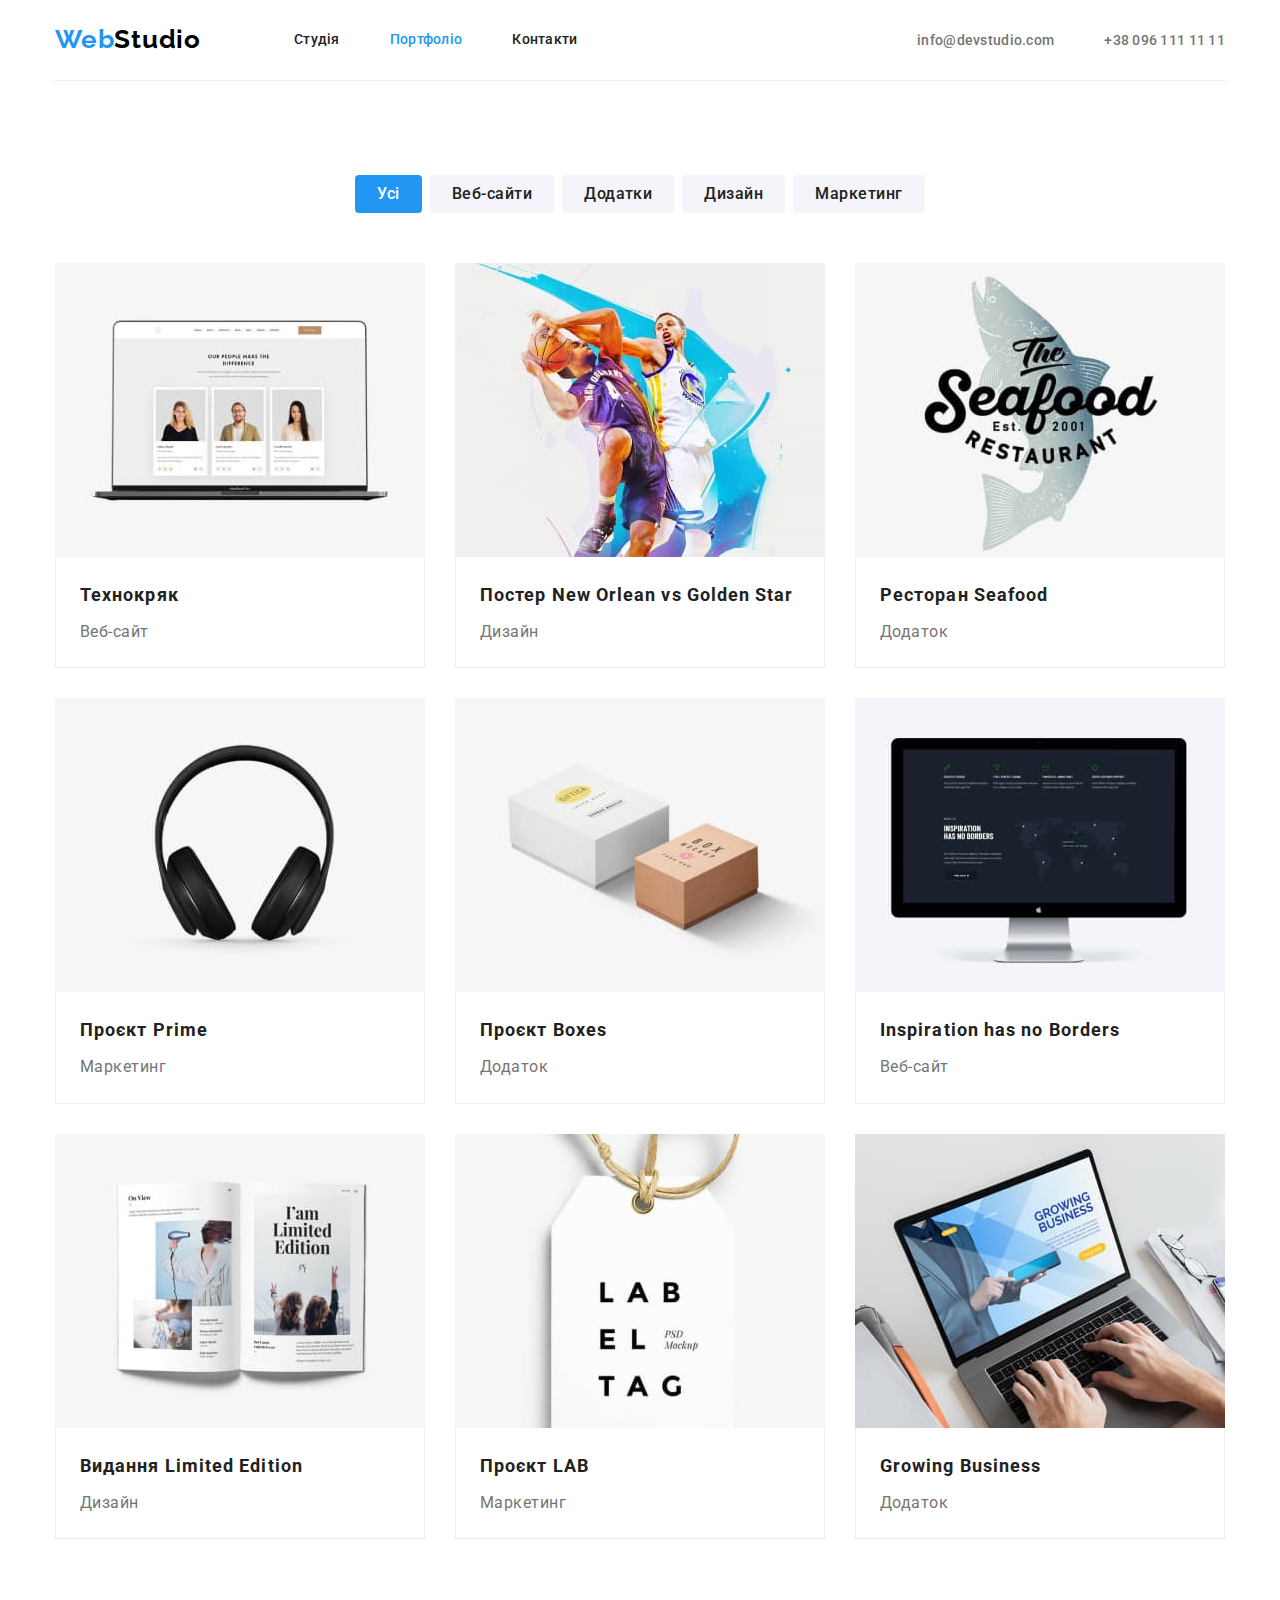
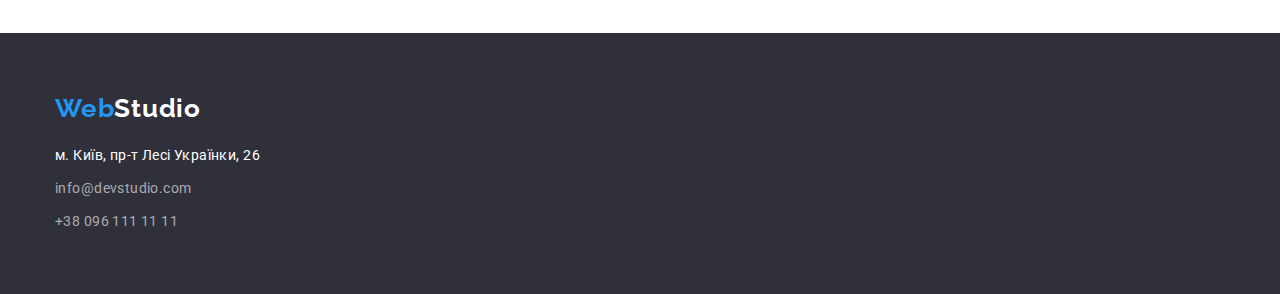
==== portfolio.html @ c0ce0287 "ДЗ4" ====
<!DOCTYPE html>
<html lang="uk">
  <head>
    <meta charset="UTF-8" />
    <meta http-equiv="X-UA-Compatible" content="IE=edge" />
    <meta name="viewport" content="width=device-width, initial-scale=1.0" />
    <title>Document</title>
    <link
      href="https://fonts.googleapis.com/css2?family=Raleway:wght@700&family=Roboto:wght@400;500;700;900&display=swap"
      rel="stylesheet"
    />
    <link
      rel="stylesheet"
      href="https://cdnjs.cloudflare.com/ajax/libs/modern-normalize/1.1.0/modern-normalize.min.css"
    />
    <link rel="stylesheet" href="./css/styles.css" />
  </head>

  <body>
    <header>
      <div class="container">
        <div class="heder-container">
          <nav class="heder-nav">
            <a href="./index.html" class="logo">
              Web<span class="logo-title-black">Studio</span>
            </a>
            <ul class="site-nav list">
              <li class="item">
                <a href="./index.html" class="linc">Студія</a>
              </li>
              <li class="item">
                <a href="./portfolio.html" class="linc current">Портфоліо</a>
              </li>
              <li class="item">
                <a href="#" class="linc">Контакти</a>
              </li>
            </ul>
          </nav>
          <ul class="contact-nav list">
            <li class="item">
              <a href="mailto:info@devstudio.com " class="contact"
                >info@devstudio.com</a
              >
            </li>
            <li class="item">
              <a href="tel:+380961111111" class="contact">+38 096 111 11 11</a>
            </li>
          </ul>
        </div>
      </div>
    </header>
    <main>
      <!--Наші роботи-->
      <section class="section">
        <div class="container">
          <h1 class="visually-hidden">Наші роботи</h1>
          <ul class="filter list">
            <li class="item">
              <button class="filter-button current" type="button">Усі</button>
            </li>
            <li class="item">
              <button class="filter-button" type="button">Веб-сайти</button>
            </li>
            <li class="item">
              <button class="filter-button" type="button">Додатки</button>
            </li>
            <li class="item">
              <button class="filter-button" type="button">Дизайн</button>
            </li>
            <li class="item">
              <button class="filter-button" type="button">Маркетинг</button>
            </li>
          </ul>

          <ul class="works-nav list">
            <li class="item">
              <img
                src="./images/portfolio-1.jpg"
                alt="Ноутбук з відкритим
              сайтом"
                width="370"
              />
              <div class="work-info">
                <h2 class="works-title">Технокряк</h2>
                <p class="works-text">Веб-сайт</p>
              </div>
            </li>
            <li class="item">
              <img
                src="./images/portfolio-2.jpg"
                alt="Гра в баскетбол"
                width="370"
              />

              <div class="work-info">
                <h2 class="works-title">Постер New Orlean vs Golden Star</h2>
                <p class="works-text">Дизайн</p>
              </div>
            </li>

            <li class="item">
              <img
                src="./images/portfolio-3.jpg"
                alt="Емблема ресторану"
                width="370"
              />

              <div class="work-info">
                <h2 class="works-title">Ресторан Seafood</h2>
                <p class="works-text">Додаток</p>
              </div>
            </li>
            <li class="item">
              <img src="./images/portfolio-4.jpg" alt="Навушники" width="370" />
              <div class="work-info">
                <h2 class="works-title">Проєкт Prime</h2>
                <p class="works-text">Маркетинг</p>
              </div>
            </li>
            <li class="item">
              <img
                src="./images/portfolio-5.jpg"
                alt="Дві коробки"
                width="370"
              />
              <div class="work-info">
                <h2 class="works-title">Проєкт Boxes</h2>
                <p class="works-text">Додаток</p>
              </div>
            </li>
            <li class="item">
              <img
                src="./images/portfolio-6.jpg"
                alt="Монітор з відкритим
              сайтом"
                width="370"
              />
              <div class="work-info">
                <h2 class="works-title">Inspiration has no Borders</h2>
                <p class="works-text">Веб-сайт</p>
              </div>
            </li>
            <li class="item">
              <img
                src="./images/portfolio-7.jpg"
                alt="Відкрита книга"
                width="370"
              />
              <div class="work-info">
                <h2 class="works-title">Видання Limited Edition</h2>
                <p class="works-text">Дизайн</p>
              </div>
            </li>
            <li class="item">
              <img
                src="./images/portfolio-8.jpg"
                alt="Бірка з логотипом
              проєкту"
                width="370"
              />
              <div class="work-info">
                <h2 class="works-title">Проєкт LAB</h2>
                <p class="works-text">Маркетинг</p>
              </div>
            </li>
            <li class="item">
              <img
                src="./images/portfolio-9.jpg"
                alt="Людина працює на
              ноутбуці"
                width="370"
              />
              <div class="work-info">
                <h2 class="works-title">Growing Business</h2>
                <p class="works-text">Додаток</p>
              </div>
            </li>
          </ul>
        </div>
      </section>
    </main>
    <footer class="footer">
      <div class="container">
        <div class="logo-footer">
          <a href="./index.html" class="logo"
            >Web<span class="title-logo-light">Studio</span>
          </a>
        </div>

        <address class="adress-nav">
          <ul class="list footer-adress">
            <li class="item">
              <a
                href="https://goo.gl/maps/hLnJLnm5KdbcXGnV6"
                target="_blank"
                rel="noopener noreferrer nofollow"
                class="adress map"
                >м. Київ, пр-т Лесі Українки, 26</a
              >
            </li>
            <li class="item">
              <a href="mailto:info@devstudio.com " class="adress"
                >info@devstudio.com</a
              >
            </li>
            <li class="item">
              <a href="tel:+380961111111" class="adress">+38 096 111 11 11</a>
            </li>
          </ul>
        </address>
      </div>
    </footer>
  </body>
</html>
---- css/styles.css ----
/* Основний колір тексту #757575 */
/* Другорядний колір тексту #212121 */
/* Білий #FFFFFF*/
/* Чорний #000000/
/* Синій #2196F3 */
/* Акцент #2196F3*/
/* Колір фону героя #2F303A  */
/* Другорядний колір фону #F5F4FA  */

html {
  box-sizing: border-box;
}

*,
*::before,
*::after {
  box-sizing: inherit;
}

:root {
  --primary-text-color: #757575;
  --secondary-text-color: #212121;
  --accent: #2196f3;
  --hero-background-color: #2f303a;
  --secondary-background-color: #f5f4fa;
  --white-color: #ffffff;
  --black-color: #000000;
  --bhero-button-active: #188ce8;
}

body {
  color: var(--primary-text-color);
  background-color: var(--white-color);
  font-family: Roboto, sans-serif;
}

.container {
  /* outline: 2px solid red; */
  width: 100%;
  max-width: 1200px;
  margin-left: auto;
  margin-right: auto;
  padding-right: 15px;
  padding-left: 15px;
}

.section {
  padding: 94px 0;
  /* background-color: gold; */
}

/* Утиліти */

h1,
h2,
h3,
h4,
h5,
h6,
p,
ul {
  margin-top: 0;
  margin-bottom: 0;
  padding: 0;
}

.list {
  list-style: none;
}

img {
  display: block;
  max-width: 100%;
  height: auto;
}

/* Хедер */

.heder-container {
  display: flex;
  align-items: center;
  justify-content: space-between;
  border-bottom: 1px solid #ececec;
}

.heder-nav {
  display: flex;
  align-items: center;
}

.logo,
.logo-footer {
  color: var(--accent);
  font-family: Raleway, sans-serif;
  font-weight: 700;
  font-size: 26px;
  line-height: 1.2;
  letter-spacing: 0.03em;
  text-decoration: none;
}

.logo-title-black {
  color: var(--black-color);
}

.site-nav {
  display: flex;
  margin-left: 93px;
}

.site-nav .item:not(:last-child) {
  margin-right: 50px;
}

.site-nav .linc {
  display: block;
  padding-bottom: 32px;
  padding-top: 32px;

  color: var(--secondary-text-color);
  font-weight: 500;
  font-size: 14px;
  line-height: 1.14;
  letter-spacing: 0.02em;
  text-decoration: none;
}

.site-nav .linc:hover,
.site-nav .linc:focus {
  color: var(--accent);
}

.site-nav .linc.current {
  color: var(--accent);
}

.contact-nav {
  display: flex;
}

.contact-nav .item:not(:last-child) {
  margin-right: 50px;
}

.contact-nav .contact {
  padding-bottom: 32px;
  padding-top: 32px;
  color: var(--primary-text-color);
  font-weight: 500;
  font-size: 14px;
  line-height: 1.14;
  letter-spacing: 0.02em;
  text-decoration: none;
}

.contact-nav .contact:hover,
.contact-nav .contact:focus {
  color: var(--accent);
}

/* Герой */

.hero {
  color: var(--white-color);
  background-color: var(--hero-background-color);
  text-align: center;
}

.hero-button {
  margin-left: auto;
  margin-right: auto;
  border: 0;
  border-radius: 4px;
  padding: 10px 32px;
  margin-bottom: 200px;
  color: var(--white-color);
  background-color: var(--accent);
  cursor: pointer;
  font-family: inherit;
  font-weight: 700;
  font-size: 16px;
  line-height: 1.88;
  letter-spacing: 0.06em;
}

.hero-title {
  /* text-align: center; */
  margin-left: auto;
  margin-right: auto;
  width: 696px;
  padding-top: 200px;
  margin-bottom: 30px;
  font-weight: 900;
  font-size: 44px;
  line-height: 1.36;
  letter-spacing: 0.06em;
  text-transform: uppercase;
}

.hero-button:hover,
.hero-button:focus {
  background-color: var(--bhero-button-active);
}

/* Наші особливості */

.section-title {
  margin-bottom: 50px;
  color: var(--secondary-text-color);
  font-weight: 700;
  font-size: 36px;
  line-height: 1.17;
  letter-spacing: 0.03em;
}

.visually-hidden {
  position: absolute;
  white-space: nowrap;
  width: 1px;
  height: 1px;
  overflow: hidden;
  border: 0;
  padding: 0;
  clip: rect(0 0 0 0);
  clip-path: inset(50%);
  margin: -1px;
}

.element-title {
  margin-bottom: 10px;
  color: var(--secondary-text-color);
  font-size: 14px;
  line-height: 1.17;
  letter-spacing: 0.03em;
  text-transform: uppercase;
}

.section .text {
  font-size: 14px;
  line-height: 1.7;
  letter-spacing: 0.03em;
}

.features {
  display: flex;
}
.features .item:not(:last-child) {
  margin-right: 30px;
}
.features .item {
  width: 270px;
}
/* Чим ми займаємося */
.section-title {
  text-align: center;
}
.trade {
  display: flex;
}

.trade .item:not(:last-child) {
  margin-right: 30px;
}
.trade .item {
  width: 370px;
}

/* Наша команда */

.team {
  background-color: var(--secondary-background-color);
}

.fon-tim {
  width: 270px;
  background: var(--white-color);
}

.title-tim {
  margin-bottom: 10px;
  color: var(--secondary-text-color);
  font-weight: 500;
  font-size: 16px;
  line-height: 1.19;
  letter-spacing: 0.03em;
}

.text-tim {
  font-size: 16px;
  line-height: 1.19;
  letter-spacing: 0.03em;
}

.info-tim {
  padding-top: 30px;
  padding-bottom: 30px;
  padding-right: 0;
  padding-left: 0;
}
.info-tim .text-tim {
  text-align: center;
}

.info-tim .title-tim {
  text-align: center;
}
.members {
  display: flex;
}
.members .fon-tim:not(:last-child) {
  margin-right: 30px;
}

/* Нащі роботи */

.filter {
  display: flex;
  justify-content: center;
  margin-bottom: 50px;
}

.filter .item:not(:last-child) {
  margin-right: 8px;
}

.filter-button {
  border: 0;
  border-radius: 4px;
  padding: 6px 22px;
  cursor: pointer;
  color: var(--secondary-text-color);
  background-color: var(--secondary-background-color);
  font-family: inherit;
  font-weight: 500;
  font-size: 16px;
  line-height: 1.63;
  letter-spacing: 0.03em;
}

.filter-button:hover,
.filter-button:focus {
  color: var(--white-color);
  background-color: var(--accent);
}

.filter-button.current {
  color: var(--white-color);
  background-color: var(--accent);
}

.works-nav {
  display: flex;
  flex-wrap: wrap;
}

.works-nav .item {
  width: 370px;
  margin-right: 30px;
  margin-bottom: 30px;
}
.works-nav .item:nth-child(3n) {
  margin-right: 0;
}

.works-nav .item:nth-last-child(-n + 3) {
  margin-bottom: 0;
}

.works-title {
  margin-bottom: 4px;
  color: var(--secondary-text-color);
  font-size: 18px;
  line-height: 2;
  letter-spacing: 0.06em;
}

.works-text {
  font-size: 16px;
  line-height: 1.9;
  letter-spacing: 0.03em;
}

.work-info {
  border-right: 1px solid #eeeeee;
  border-left: 1px solid #eeeeee;
  border-bottom: 1px solid #eeeeee;
  padding: 20px 24px;
}

/* Футер */

.footer {
  background-color: var(--hero-background-color);
}

.title-logo-light {
  color: var(--white-color);
}

.adress-nav {
  font-style: normal;
  font-weight: 400;
  font-size: 14px;
  line-height: 1.71;
  letter-spacing: 0.03em;
}

.adress-nav .adress {
  color: rgba(255, 255, 255, 0.6);
  text-decoration: none;
}

.adress-nav .adress:hover,
.adress-nav .adress:focus {
  color: var(--accent);
}

.adress-nav .map {
  color: var(--white-color);
  text-decoration: none;
}

.logo-footer {
  width: 145px;
  margin-bottom: 20px;
  margin-right: 0;
  padding-top: 60px;
}
.footer-adress .item:not(:last-child) {
  margin-bottom: 9px;
}
.adress-nav {
  padding-bottom: 60px;
}

.footer-adress .item {
  width: 231px;
}
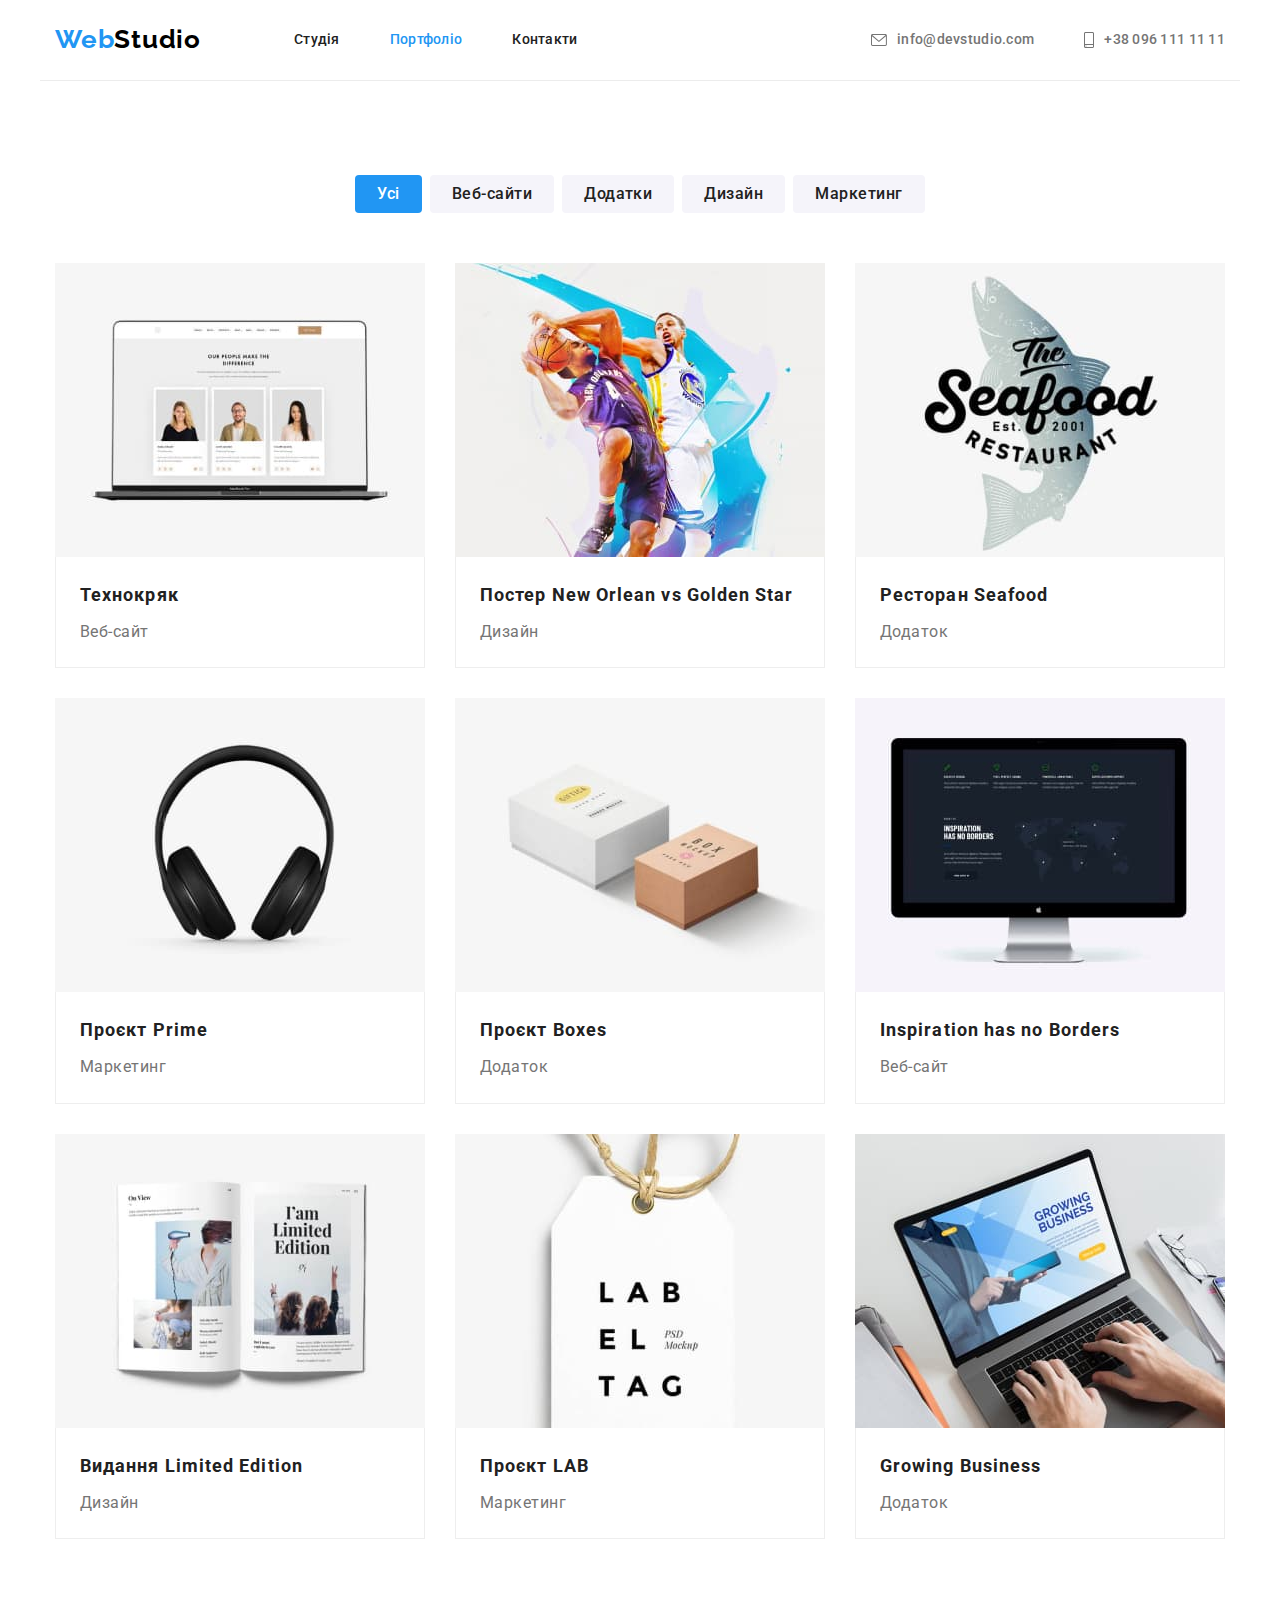
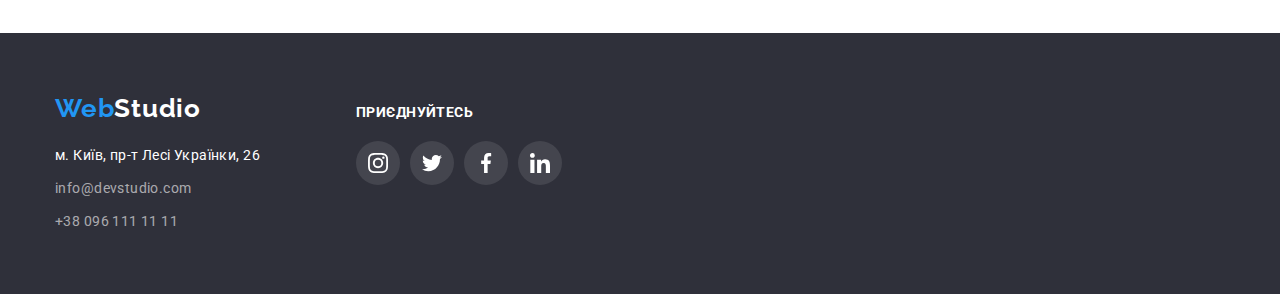
==== commit a80ddddc: "додає векторну графіку" ====
--- a/portfolio.html
+++ b/portfolio.html
@@ -18,35 +18,45 @@
 
   <body>
     <header>
-      <div class="container">
-        <div class="heder-container">
-          <nav class="heder-nav">
-            <a href="./index.html" class="logo">
-              Web<span class="logo-title-black">Studio</span>
-            </a>
-            <ul class="site-nav list">
-              <li class="item">
-                <a href="./index.html" class="linc">Студія</a>
-              </li>
-              <li class="item">
-                <a href="./portfolio.html" class="linc current">Портфоліо</a>
-              </li>
-              <li class="item">
-                <a href="#" class="linc">Контакти</a>
-              </li>
-            </ul>
-          </nav>
-          <ul class="contact-nav list">
-            <li class="item">
-              <a href="mailto:info@devstudio.com " class="contact"
-                >info@devstudio.com</a
-              >
-            </li>
-            <li class="item">
-              <a href="tel:+380961111111" class="contact">+38 096 111 11 11</a>
+      <div class="container heder-container">
+        <nav class="heder-nav">
+          <a href="./index.html" class="logo">
+            Web<span class="logo-title-black">Studio</span>
+          </a>
+          <ul class="site-nav list">
+            <li class="item">
+              <a href="./index.html" class="linc">Студія</a>
+            </li>
+            <li class="item">
+              <a href="./portfolio.html" class="linc current">Портфоліо</a>
+            </li>
+            <li class="item">
+              <a href="#" class="linc">Контакти</a>
             </li>
           </ul>
-        </div>
+        </nav>
+        <ul class="contact-nav list">
+          <li class="item">
+            <a href="mailto:info@devstudio.com " class="contact"
+              ><div class="contact-icon">
+                <svg width="16" height="12">
+                  <use href="./images/icons.svg#icon-envelope"></use>
+                </svg>
+              </div>
+              info@devstudio.com</a
+            >
+          </li>
+          <li class="item">
+            <a href="tel:+380961111111" class="contact">
+              <div class="contact-icon">
+                <svg width="10" height="16">
+                  <use href="./images/icons.svg#icon-smartphone"></use>
+                </svg>
+              </div>
+              +38 096 111 11 11</a
+            >
+          </li>
+        </ul>
       </div>
     </header>
     <main>
@@ -54,7 +64,7 @@
       <section class="section">
         <div class="container">
           <h1 class="visually-hidden">Наші роботи</h1>
-          <ul class="filter list">
+          <ul class="portfolio-filter list">
             <li class="item">
               <button class="filter-button current" type="button">Усі</button>
             </li>
@@ -72,108 +82,133 @@
             </li>
           </ul>
 
-          <ul class="works-nav list">
-            <li class="item">
-              <img
-                src="./images/portfolio-1.jpg"
-                alt="Ноутбук з відкритим
+          <ul class="portfolio list">
+            <li class="item">
+              <a href="#" class="project"
+                ><img
+                  src="./images/portfolio-1.jpg"
+                  alt="Ноутбук з відкритим
               сайтом"
-                width="370"
-              />
-              <div class="work-info">
-                <h2 class="works-title">Технокряк</h2>
-                <p class="works-text">Веб-сайт</p>
-              </div>
-            </li>
-            <li class="item">
-              <img
-                src="./images/portfolio-2.jpg"
-                alt="Гра в баскетбол"
-                width="370"
-              />
-
-              <div class="work-info">
-                <h2 class="works-title">Постер New Orlean vs Golden Star</h2>
-                <p class="works-text">Дизайн</p>
-              </div>
-            </li>
-
-            <li class="item">
-              <img
-                src="./images/portfolio-3.jpg"
-                alt="Емблема ресторану"
-                width="370"
-              />
-
-              <div class="work-info">
-                <h2 class="works-title">Ресторан Seafood</h2>
-                <p class="works-text">Додаток</p>
-              </div>
-            </li>
-            <li class="item">
-              <img src="./images/portfolio-4.jpg" alt="Навушники" width="370" />
-              <div class="work-info">
-                <h2 class="works-title">Проєкт Prime</h2>
-                <p class="works-text">Маркетинг</p>
-              </div>
-            </li>
-            <li class="item">
-              <img
-                src="./images/portfolio-5.jpg"
-                alt="Дві коробки"
-                width="370"
-              />
-              <div class="work-info">
-                <h2 class="works-title">Проєкт Boxes</h2>
-                <p class="works-text">Додаток</p>
-              </div>
-            </li>
-            <li class="item">
-              <img
-                src="./images/portfolio-6.jpg"
-                alt="Монітор з відкритим
+                  width="370"
+                />
+                <div class="portfolio-info">
+                  <h2 class="portfolio-title">Технокряк</h2>
+                  <p class="portfolio-text">Веб-сайт</p>
+                </div>
+              </a>
+            </li>
+            <li class="item">
+              <a href="#" class="project"
+                ><img
+                  src="./images/portfolio-2.jpg"
+                  alt="Гра в баскетбол"
+                  width="370"
+                />
+
+                <div class="portfolio-info">
+                  <h2 class="portfolio-title">
+                    Постер New Orlean vs Golden Star
+                  </h2>
+                  <p class="portfolio-text">Дизайн</p>
+                </div>
+              </a>
+            </li>
+
+            <li class="item">
+              <a href="#" class="project">
+                <img
+                  src="./images/portfolio-3.jpg"
+                  alt="Емблема ресторану"
+                  width="370"
+                />
+
+                <div class="portfolio-info">
+                  <h2 class="portfolio-title">Ресторан Seafood</h2>
+                  <p class="portfolio-text">Додаток</p>
+                </div>
+              </a>
+            </li>
+
+            <li class="item">
+              <a href="#" class="project"
+                ><img
+                  src="./images/portfolio-4.jpg"
+                  alt="Навушники"
+                  width="370"
+                />
+                <div class="portfolio-info">
+                  <h2 class="portfolio-title">Проєкт Prime</h2>
+                  <p class="portfolio-text">Маркетинг</p>
+                </div>
+              </a>
+            </li>
+            <li class="item">
+              <a href="#" class="project"
+                ><img
+                  src="./images/portfolio-5.jpg"
+                  alt="Дві коробки"
+                  width="370"
+                />
+                <div class="portfolio-info">
+                  <h2 class="portfolio-title">Проєкт Boxes</h2>
+                  <p class="portfolio-text">Додаток</p>
+                </div>
+              </a>
+            </li>
+            <li class="item">
+              <a href="#" class="project"
+                ><img
+                  src="./images/portfolio-6.jpg"
+                  alt="Монітор з відкритим
               сайтом"
-                width="370"
-              />
-              <div class="work-info">
-                <h2 class="works-title">Inspiration has no Borders</h2>
-                <p class="works-text">Веб-сайт</p>
-              </div>
-            </li>
-            <li class="item">
-              <img
-                src="./images/portfolio-7.jpg"
-                alt="Відкрита книга"
-                width="370"
-              />
-              <div class="work-info">
-                <h2 class="works-title">Видання Limited Edition</h2>
-                <p class="works-text">Дизайн</p>
-              </div>
-            </li>
-            <li class="item">
-              <img
-                src="./images/portfolio-8.jpg"
-                alt="Бірка з логотипом
+                  width="370"
+                />
+                <div class="portfolio-info">
+                  <h2 class="portfolio-title">Inspiration has no Borders</h2>
+                  <p class="portfolio-text">Веб-сайт</p>
+                </div>
+              </a>
+            </li>
+            <li class="item">
+              <a href="#" class="project"
+                ><img
+                  src="./images/portfolio-7.jpg"
+                  alt="Відкрита книга"
+                  width="370"
+                />
+                <div class="portfolio-info">
+                  <h2 class="portfolio-title">Видання Limited Edition</h2>
+                  <p class="portfolio-text">Дизайн</p>
+                </div>
+              </a>
+            </li>
+            <li class="item">
+              <a href="#" class="project">
+                <img
+                  src="./images/portfolio-8.jpg"
+                  alt="Бірка з логотипом
               проєкту"
-                width="370"
-              />
-              <div class="work-info">
-                <h2 class="works-title">Проєкт LAB</h2>
-                <p class="works-text">Маркетинг</p>
-              </div>
-            </li>
-            <li class="item">
-              <img
-                src="./images/portfolio-9.jpg"
-                alt="Людина працює на
+                  width="370"
+                />
+                <div class="portfolio-info">
+                  <h2 class="portfolio-title">Проєкт LAB</h2>
+                  <p class="portfolio-text">Маркетинг</p>
+                </div>
+              </a>
+            </li>
+            <li class="item">
+              <a href="#" class="project"
+                ><img
+                  src="./images/portfolio-9.jpg"
+                  alt="Людина працює на
               ноутбуці"
-                width="370"
-              />
-              <div class="work-info">
-                <h2 class="works-title">Growing Business</h2>
-                <p class="works-text">Додаток</p>
-              </div>
+                  width="370"
+                />
+                <div class="portfolio-info">
+                  <h2 class="portfolio-title">Growing Business</h2>
+                  <p class="portfolio-text">Додаток</p>
+                </div>
+              </a>
             </li>
           </ul>
         </div>
@@ -181,33 +216,72 @@
     </main>
     <footer class="footer">
       <div class="container">
-        <div class="logo-footer">
-          <a href="./index.html" class="logo"
-            >Web<span class="title-logo-light">Studio</span>
-          </a>
+        <div class="footer-nav">
+          <div class="footer-bar">
+            <div class="logo-footer">
+              <a href="./index.html" class="logo"
+                >Web<span class="title-logo-light">Studio</span>
+              </a>
+            </div>
+            <address class="adress-nav">
+              <ul class="list footer-adress">
+                <li class="item">
+                  <a
+                    href="https://goo.gl/maps/hLnJLnm5KdbcXGnV6"
+                    target="_blank"
+                    rel="noopener noreferrer nofollow"
+                    class="adress map"
+                    >м. Київ, пр-т Лесі Українки, 26</a
+                  >
+                </li>
+                <li class="item">
+                  <a href="mailto:info@devstudio.com " class="adress"
+                    >info@devstudio.com</a
+                  >
+                </li>
+                <li class="item">
+                  <a href="tel:+380961111111" class="adress"
+                    >+38 096 111 11 11</a
+                  >
+                </li>
+              </ul>
+            </address>
+          </div>
+
+          <div class="social-footer">
+            <h3 class="social-title-footer">Приєднуйтесь</h3>
+            <ul class="social-list-footer list">
+              <li class="item">
+                <a class="social-linc-footer" href="#"
+                  ><svg class="social-icon" width="20" height="20">
+                    <use href="./images/icons.svg#icon-instagram-2"></use>
+                  </svg>
+                </a>
+              </li>
+              <li class="item">
+                <a class="social-linc-footer" href="#"
+                  ><svg class="social-icon" width="20" height="20">
+                    <use href="./images/icons.svg#icon-twitter-1"></use>
+                  </svg>
+                </a>
+              </li>
+              <li class="item">
+                <a class="social-linc-footer" href="#"
+                  ><svg class="social-icon" width="20" height="20">
+                    <use href="./images/icons.svg#icon-facebook-1"></use>
+                  </svg>
+                </a>
+              </li>
+              <li class="item">
+                <a class="social-linc-footer" href="#"
+                  ><svg class="social-icon" width="20" height="20">
+                    <use href="./images/icons.svg#icon-linkedin-1"></use>
+                  </svg>
+                </a>
+              </li>
+            </ul>
+          </div>
         </div>
-
-        <address class="adress-nav">
-          <ul class="list footer-adress">
-            <li class="item">
-              <a
-                href="https://goo.gl/maps/hLnJLnm5KdbcXGnV6"
-                target="_blank"
-                rel="noopener noreferrer nofollow"
-                class="adress map"
-                >м. Київ, пр-т Лесі Українки, 26</a
-              >
-            </li>
-            <li class="item">
-              <a href="mailto:info@devstudio.com " class="adress"
-                >info@devstudio.com</a
-              >
-            </li>
-            <li class="item">
-              <a href="tel:+380961111111" class="adress">+38 096 111 11 11</a>
-            </li>
-          </ul>
-        </address>
       </div>
     </footer>
   </body>
--- a/css/styles.css
+++ b/css/styles.css
@@ -26,6 +26,7 @@
   --white-color: #ffffff;
   --black-color: #000000;
   --bhero-button-active: #188ce8;
+  --primary-icon-color: #afb1b8;
 }
 
 body {
@@ -35,9 +36,8 @@
 }
 
 .container {
-  /* outline: 2px solid red; */
-  width: 100%;
-  max-width: 1200px;
+  width: 1200px;
+
   margin-left: auto;
   margin-right: auto;
   padding-right: 15px;
@@ -46,7 +46,6 @@
 
 .section {
   padding: 94px 0;
-  /* background-color: gold; */
 }
 
 /* Утиліти */
@@ -72,6 +71,7 @@
   display: block;
   max-width: 100%;
   height: auto;
+  object-fit: cover;
 }
 
 /* Хедер */
@@ -143,6 +143,10 @@
 }
 
 .contact-nav .contact {
+  fill: var(--primary-text-color);
+  display: inline-flex;
+  height: 100%;
+  align-items: center;
   padding-bottom: 32px;
   padding-top: 32px;
   color: var(--primary-text-color);
@@ -152,10 +156,19 @@
   letter-spacing: 0.02em;
   text-decoration: none;
 }
+.contact-icon {
+  display: flex;
+
+  justify-content: center;
+  align-items: center;
+
+  margin-right: 10px;
+}
 
 .contact-nav .contact:hover,
 .contact-nav .contact:focus {
   color: var(--accent);
+  fill: currentColor;
 }
 
 /* Герой */
@@ -164,6 +177,21 @@
   color: var(--white-color);
   background-color: var(--hero-background-color);
   text-align: center;
+  /*  */
+  padding-top: 200px;
+  padding-bottom: 200px;
+  max-width: 1600px;
+  height: 600px;
+  margin-left: auto;
+  margin-right: auto;
+  background-image: linear-gradient(
+      rgba(47, 48, 58, 0.4),
+      rgba(47, 48, 58, 0.4)
+    ),
+    url(../images/hero-fon.jpg);
+  background-size: cover;
+  background-repeat: no-repeat;
+  background-position: center;
 }
 
 .hero-button {
@@ -172,7 +200,7 @@
   border: 0;
   border-radius: 4px;
   padding: 10px 32px;
-  margin-bottom: 200px;
+
   color: var(--white-color);
   background-color: var(--accent);
   cursor: pointer;
@@ -184,11 +212,10 @@
 }
 
 .hero-title {
-  /* text-align: center; */
   margin-left: auto;
   margin-right: auto;
   width: 696px;
-  padding-top: 200px;
+
   margin-bottom: 30px;
   font-weight: 900;
   font-size: 44px;
@@ -203,15 +230,6 @@
 }
 
 /* Наші особливості */
-
-.section-title {
-  margin-bottom: 50px;
-  color: var(--secondary-text-color);
-  font-weight: 700;
-  font-size: 36px;
-  line-height: 1.17;
-  letter-spacing: 0.03em;
-}
 
 .visually-hidden {
   position: absolute;
@@ -227,6 +245,7 @@
 }
 
 .element-title {
+  margin-top: 30px;
   margin-bottom: 10px;
   color: var(--secondary-text-color);
   font-size: 14px;
@@ -247,10 +266,45 @@
 .features .item:not(:last-child) {
   margin-right: 30px;
 }
-.features .item {
+.features .item::before {
+  display: block;
+  content: "";
+
+  background-repeat: no-repeat;
+  background-position: center;
+  border-radius: 4px;
+  background-color: var(--secondary-background-color);
+
   width: 270px;
+  height: 120px;
+}
+.features .item:nth-child(1)::before {
+  background-image: url(../images/antenna.svg);
+}
+
+.features .item:nth-child(2):before {
+  background-image: url(../images/clock.svg);
+}
+
+.features .item:nth-child(3):before {
+  background-image: url(../images/diagram.svg);
+}
+.features .item:nth-child(4):before {
+  background-image: url(../images/astronaut.svg);
 }
 /* Чим ми займаємося */
+
+.section-title {
+  margin-bottom: 50px;
+  color: var(--secondary-text-color);
+  font-weight: 700;
+  font-size: 36px;
+  line-height: 1.17;
+  letter-spacing: 0.03em;
+}
+.section.todo {
+  padding-top: 0;
+}
 .section-title {
   text-align: center;
 }
@@ -269,14 +323,22 @@
 
 .team {
   background-color: var(--secondary-background-color);
+}
+.info-tim {
+  padding: 30px;
 }
 
 .fon-tim {
   width: 270px;
   background: var(--white-color);
+  border-bottom-right-radius: 4px;
+  border-bottom-left-radius: 4px;
+  box-shadow: 0px 1px 3px rgba(0, 0, 0, 0.12), 0px 1px 1px rgba(0, 0, 0, 0.14),
+    0px 2px 1px rgba(0, 0, 0, 0.2);
 }
 
 .title-tim {
+  text-align: center;
   margin-bottom: 10px;
   color: var(--secondary-text-color);
   font-weight: 500;
@@ -286,40 +348,95 @@
 }
 
 .text-tim {
+  margin-bottom: 16px;
+  text-align: center;
+
   font-size: 16px;
   line-height: 1.19;
   letter-spacing: 0.03em;
 }
-
-.info-tim {
-  padding-top: 30px;
-  padding-bottom: 30px;
-  padding-right: 0;
-  padding-left: 0;
-}
-.info-tim .text-tim {
-  text-align: center;
-}
-
-.info-tim .title-tim {
-  text-align: center;
-}
+.social-list {
+  display: flex;
+  justify-content: center;
+  align-items: center;
+}
+
+.social-linc {
+  display: flex;
+  align-items: center;
+  justify-content: center;
+  border-radius: 50%;
+  fill: currentColor;
+
+  width: 44px;
+  height: 44px;
+  background-color: var(--white-color);
+  color: var(--primary-icon-color);
+}
+
+.social-linc:hover,
+.social-linc:focus {
+  background-color: var(--accent);
+  color: var(--white-color);
+}
+
+.social-list .item:not(:last-child) {
+  margin-right: 10px;
+}
+
 .members {
   display: flex;
+  align-items: center;
+  justify-content: center;
 }
 .members .fon-tim:not(:last-child) {
   margin-right: 30px;
 }
 
+.social-list.item:not(:last-child) {
+  margin-right: 30px;
+}
+
+/* Постійні клієнти */
+
+.client-list {
+  display: flex;
+  align-items: center;
+  justify-content: center;
+}
+.client-list .item:not(:last-child) {
+  margin-right: 30px;
+}
+
+.client-linc {
+  display: flex;
+  align-items: center;
+  justify-content: center;
+  border: 1px solid var(--primary-icon-color);
+  border-radius: 4px;
+  fill: currentColor;
+
+  color: var(--primary-icon-color);
+  width: 170px;
+  height: 92px;
+  background-color: var(--white-color);
+}
+
+.client-linc:hover,
+.client-linc:focus {
+  background-color: var(--white-color);
+  color: var(--accent);
+  border-color: var(--accent);
+}
 /* Нащі роботи */
 
-.filter {
+.portfolio-filter {
   display: flex;
   justify-content: center;
   margin-bottom: 50px;
 }
 
-.filter .item:not(:last-child) {
+.portfolio-filter .item:not(:last-child) {
   margin-right: 8px;
 }
 
@@ -341,6 +458,8 @@
 .filter-button:focus {
   color: var(--white-color);
   background-color: var(--accent);
+  box-shadow: 0px 3px 1px rgba(0, 0, 0, 0.1), 0px 1px 2px rgba(0, 0, 0, 0.08),
+    0px 2px 2px rgba(0, 0, 0, 0.12);
 }
 
 .filter-button.current {
@@ -348,25 +467,36 @@
   background-color: var(--accent);
 }
 
-.works-nav {
+.portfolio {
   display: flex;
   flex-wrap: wrap;
 }
 
-.works-nav .item {
+.portfolio .item {
   width: 370px;
   margin-right: 30px;
   margin-bottom: 30px;
-}
-.works-nav .item:nth-child(3n) {
+  cursor: pointer;
+}
+.project {
+  display: block;
+  text-decoration: none;
+  color: inherit;
+}
+.portfolio .project:hover {
+  box-shadow: 0px 1px 1px rgba(0, 0, 0, 0.12), 0px 4px 4px rgba(0, 0, 0, 0.06),
+    1px 4px 6px rgba(0, 0, 0, 0.16);
+}
+
+.portfolio .item:nth-child(3n) {
   margin-right: 0;
 }
 
-.works-nav .item:nth-last-child(-n + 3) {
+.portfolio .item:nth-last-child(-n + 3) {
   margin-bottom: 0;
 }
 
-.works-title {
+.portfolio-title {
   margin-bottom: 4px;
   color: var(--secondary-text-color);
   font-size: 18px;
@@ -374,13 +504,13 @@
   letter-spacing: 0.06em;
 }
 
-.works-text {
+.portfolio-text {
   font-size: 16px;
   line-height: 1.9;
   letter-spacing: 0.03em;
 }
 
-.work-info {
+.portfolio-info {
   border-right: 1px solid #eeeeee;
   border-left: 1px solid #eeeeee;
   border-bottom: 1px solid #eeeeee;
@@ -390,9 +520,19 @@
 /* Футер */
 
 .footer {
+  padding-top: 60px;
+  padding-bottom: 60px;
   background-color: var(--hero-background-color);
 }
 
+.footer-nav {
+  display: flex;
+  align-items: baseline;
+}
+
+.footer-bar {
+  margin-right: 70px;
+}
 .title-logo-light {
   color: var(--white-color);
 }
@@ -424,15 +564,51 @@
   width: 145px;
   margin-bottom: 20px;
   margin-right: 0;
-  padding-top: 60px;
 }
 .footer-adress .item:not(:last-child) {
   margin-bottom: 9px;
 }
-.adress-nav {
-  padding-bottom: 60px;
-}
 
 .footer-adress .item {
   width: 231px;
 }
+
+.social-list-footer {
+  display: flex;
+  justify-content: center;
+  align-items: center;
+}
+.social-title-footer {
+  margin-bottom: 20px;
+  color: var(--white-color);
+  font-size: 14px;
+  line-height: 1.17;
+  letter-spacing: 0.03em;
+  text-transform: uppercase;
+}
+
+.social-img {
+  align-items: center;
+  justify-content: center;
+}
+.social-linc-footer {
+  display: flex;
+  align-items: center;
+  justify-content: center;
+  border-radius: 50%;
+  fill: currentColor;
+
+  width: 44px;
+  height: 44px;
+  color: var(--white-color);
+  background-color: rgba(255, 255, 255, 0.1);
+}
+
+.social-list-footer .item:not(:last-child) {
+  margin-right: 10px;
+}
+
+.social-linc-footer:hover,
+.social-linc-footer:focus {
+  background-color: var(--accent);
+}
